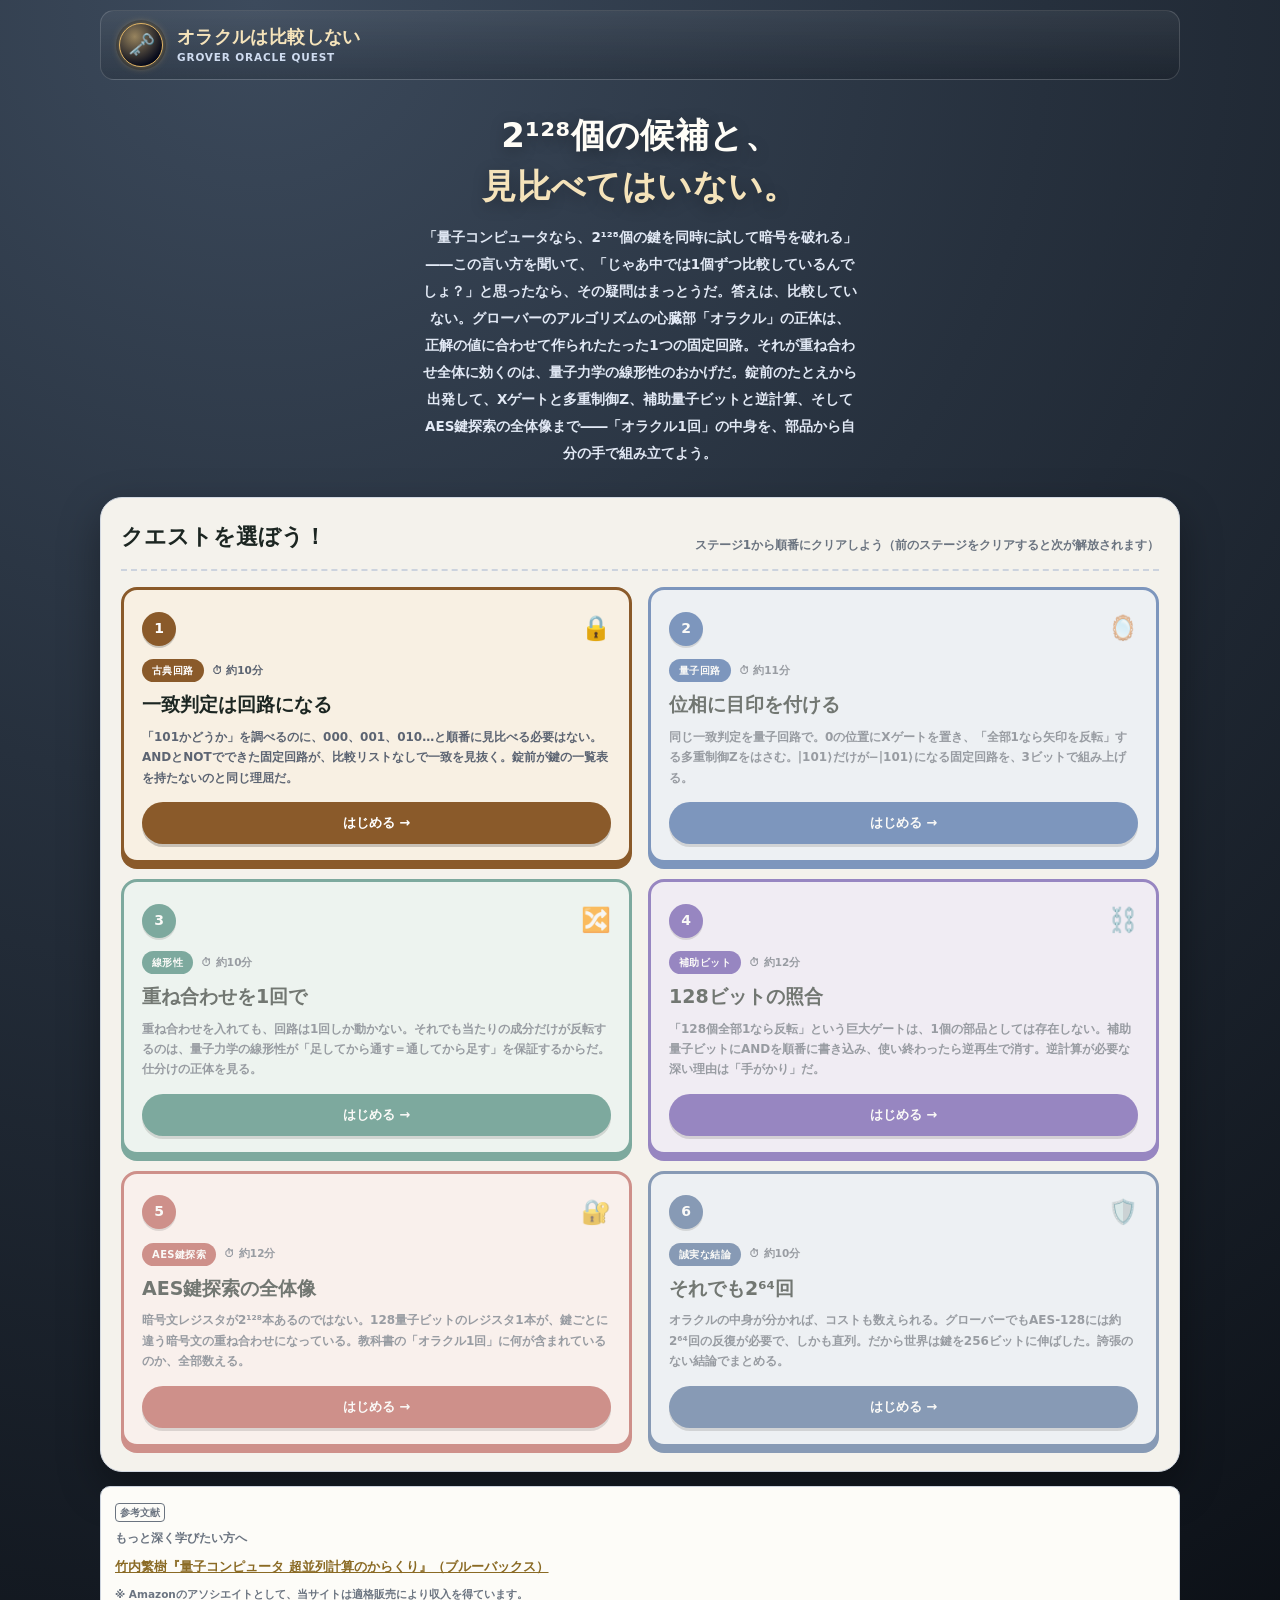
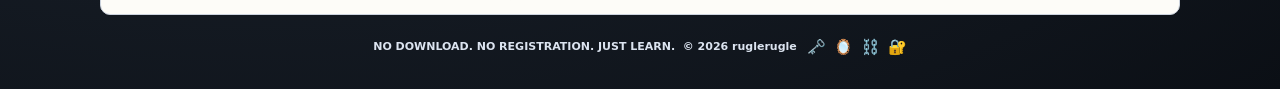
==== index.html @ 8a1bfce4 "feat: グローバーのオラクル解説クエスト全6ステージを追加 「オラクルは比較しない ― グローバー探索の一致判定回路のなかみ」。 古典AND錠前、Xサンドと多重制御Z、線形性、トフォリ鎖と逆計算、" ====
<!DOCTYPE html>
<html lang="ja">
<head>
<meta charset="UTF-8">
<meta name="viewport" content="width=device-width, initial-scale=1.0">
<meta name="theme-color" content="#26303d">
<!-- Google tag (gtag.js) -->
<script async src="https://www.googletagmanager.com/gtag/js?id=G-9RTQCP2HXM"></script>
<script>
  window.dataLayer = window.dataLayer || [];
  function gtag(){dataLayer.push(arguments);}
  gtag('js', new Date());
  gtag('config', 'G-9RTQCP2HXM');
</script>
<title>オラクルは比較しない ― グローバー探索の一致判定回路のなかみ 全6ステージの無料学習ゲーム</title>
<meta name="description" content="「グローバーのアルゴリズムは2¹²⁸個の鍵を同時に試す」――その言い方は誤解のもと。オラクルの正体は、候補を1個ずつ比較する装置ではなく、固定の一致判定回路だ。ANDの錠前、Xゲートと多重制御Z、線形性、補助量子ビットと逆計算、AES鍵探索まで、オラクルのなかみを部品から組み立てる全6ステージの無料学習サイト。ねこ博士とうさ美が案内します。">
<link rel="canonical" href="https://ruglerugle.github.io/grover-oracle/">
<meta property="og:type" content="website">
<meta property="og:site_name" content="オラクルは比較しない">
<meta property="og:locale" content="ja_JP">
<meta property="og:title" content="オラクルは比較しない ― グローバー探索の一致判定回路のなかみ">
<meta property="og:description" content="オラクルは候補を1個ずつ比較しない。固定の一致判定回路と線形性が「全候補ぶんの照合」を済ませるからくりを、部品から組み立てる全6ステージ。">
<meta property="og:url" content="https://ruglerugle.github.io/grover-oracle/">
<meta property="og:image" content="https://ruglerugle.github.io/grover-oracle/images/ogp.png">
<meta name="twitter:card" content="summary_large_image">
<link rel="icon" type="image/png" href="images/favicon.png">
<link rel="stylesheet" href="design-system.css">
<script type="application/ld+json">
{
  "@context": "https://schema.org",
  "@type": "LearningResource",
  "name": "オラクルは比較しない ― グローバー探索の一致判定回路のなかみ",
  "alternateName": "GROVER ORACLE QUEST",
  "description": "グローバーのアルゴリズムのオラクル（一致判定回路）の中身を、古典のAND回路・Xゲートと多重制御Z・線形性・補助量子ビットと逆計算・AES鍵探索の全体像まで、論理の飛躍なく組み立てる学習サイト。全6ステージ。",
  "url": "https://ruglerugle.github.io/grover-oracle/",
  "inLanguage": "ja",
  "learningResourceType": "learning activity",
  "educationalLevel": "中学生以上",
  "teaches": "量子計算（グローバーのアルゴリズム・オラクル・位相反転・線形性・多重制御ゲート・補助量子ビット・逆計算・AES鍵探索）",
  "isAccessibleForFree": true,
  "author": { "@type": "Person", "name": "ruglerugle" }
}
</script>
</head>
<body>
<div class="shell">
  <nav class="topbar" aria-label="サイト情報">
    <span class="brand-badge" aria-hidden="true">🗝️</span>
    <span class="brand-copy">
      <strong>オラクルは比較しない</strong>
      <small>GROVER ORACLE QUEST</small>
    </span>
  </nav>

  <header class="hero">
    <div class="hero-copy">
      <h1><span class="line">2¹²⁸個の候補と、</span><span class="line accent">見比べてはいない。</span></h1>
      <p>「量子コンピュータなら、2¹²⁸個の鍵を同時に試して暗号を破れる」――この言い方を聞いて、「じゃあ中では1個ずつ比較しているんでしょ？」と思ったなら、その疑問はまっとうだ。答えは、比較していない。グローバーのアルゴリズムの心臓部「オラクル」の正体は、<span class="nowrap">正解の値に合わせて作られた</span><span class="nowrap">たった1つの固定回路</span>。それが重ね合わせ全体に効くのは、量子力学の線形性のおかげだ。錠前のたとえから出発して、Xゲートと多重制御Z、補助量子ビットと逆計算、そしてAES鍵探索の全体像まで――「オラクル1回」の中身を、部品から自分の手で組み立てよう。</p>
    </div>
  </header>

  <main>
    <section class="board" aria-labelledby="quest-heading">
      <div class="board-head">
        <div><h2 id="quest-heading">クエストを選ぼう！</h2></div>
        <p>ステージ1から順番にクリアしよう（前のステージをクリアすると次が解放されます）</p>
      </div>

      <div class="quest-grid">
        <a class="quest-card" href="stage1.html" data-stage="1" style="--accent:#8a5a2a;--accent-bg:#f8f0e3">
          <div class="q-top"><span class="q-num">1</span><span class="q-suit" aria-hidden="true">🔒</span></div>
          <div class="q-meta"><span class="q-tag">古典回路</span><span class="q-time">⏱ 約10分</span></div>
          <div class="q-title">一致判定は回路になる</div>
          <p class="q-desc">「101かどうか」を調べるのに、000、001、010…と順番に見比べる必要はない。ANDとNOTでできた固定回路が、比較リストなしで一致を見抜く。錠前が鍵の一覧表を持たないのと同じ理屈だ。</p>
          <span class="q-cta">はじめる →</span>
        </a>

        <a class="quest-card" href="stage2.html" data-stage="2" style="--accent:#2f5a9e;--accent-bg:#e9eff8">
          <div class="q-top"><span class="q-num">2</span><span class="q-suit" aria-hidden="true">🪞</span></div>
          <div class="q-meta"><span class="q-tag">量子回路</span><span class="q-time">⏱ 約11分</span></div>
          <div class="q-title">位相に目印を付ける</div>
          <p class="q-desc">同じ一致判定を量子回路で。0の位置にXゲートを置き、「全部1なら矢印を反転」する多重制御Zをはさむ。|101⟩だけが−|101⟩になる固定回路を、3ビットで組み上げる。</p>
          <span class="q-cta">はじめる →</span>
        </a>

        <a class="quest-card" href="stage3.html" data-stage="3" style="--accent:#2f7a6b;--accent-bg:#e9f5f1">
          <div class="q-top"><span class="q-num">3</span><span class="q-suit" aria-hidden="true">🔀</span></div>
          <div class="q-meta"><span class="q-tag">線形性</span><span class="q-time">⏱ 約10分</span></div>
          <div class="q-title">重ね合わせを1回で</div>
          <p class="q-desc">重ね合わせを入れても、回路は1回しか動かない。それでも当たりの成分だけが反転するのは、量子力学の線形性が「足してから通す＝通してから足す」を保証するからだ。仕分けの正体を見る。</p>
          <span class="q-cta">はじめる →</span>
        </a>

        <a class="quest-card" href="stage4.html" data-stage="4" style="--accent:#5b3fa6;--accent-bg:#efe9f9">
          <div class="q-top"><span class="q-num">4</span><span class="q-suit" aria-hidden="true">⛓️</span></div>
          <div class="q-meta"><span class="q-tag">補助ビット</span><span class="q-time">⏱ 約12分</span></div>
          <div class="q-title">128ビットの照合</div>
          <p class="q-desc">「128個全部1なら反転」という巨大ゲートは、1個の部品としては存在しない。補助量子ビットにANDを順番に書き込み、使い終わったら逆再生で消す。逆計算が必要な深い理由は「手がかり」だ。</p>
          <span class="q-cta">はじめる →</span>
        </a>

        <a class="quest-card" href="stage5.html" data-stage="5" style="--accent:#b5504a;--accent-bg:#fdefed">
          <div class="q-top"><span class="q-num">5</span><span class="q-suit" aria-hidden="true">🔐</span></div>
          <div class="q-meta"><span class="q-tag">AES鍵探索</span><span class="q-time">⏱ 約12分</span></div>
          <div class="q-title">AES鍵探索の全体像</div>
          <p class="q-desc">暗号文レジスタが2¹²⁸本あるのではない。128量子ビットのレジスタ1本が、鍵ごとに違う暗号文の重ね合わせになっている。教科書の「オラクル1回」に何が含まれているのか、全部数える。</p>
          <span class="q-cta">はじめる →</span>
        </a>

        <a class="quest-card" href="stage6.html" data-stage="6" style="--accent:#3f6191;--accent-bg:#eaf0f8">
          <div class="q-top"><span class="q-num">6</span><span class="q-suit" aria-hidden="true">🛡️</span></div>
          <div class="q-meta"><span class="q-tag">誠実な結論</span><span class="q-time">⏱ 約10分</span></div>
          <div class="q-title">それでも2⁶⁴回</div>
          <p class="q-desc">オラクルの中身が分かれば、コストも数えられる。グローバーでもAES-128には約2⁶⁴回の反復が必要で、しかも直列。だから世界は鍵を256ビットに伸ばした。誇張のない結論でまとめる。</p>
          <span class="q-cta">はじめる →</span>
        </a>
      </div>
    </section>

    <div id="book-recommend"></div>
  </main>

  <footer>
    <p>NO DOWNLOAD. NO REGISTRATION. JUST LEARN. &nbsp;© <span id="year"></span> ruglerugle</p>
    <div class="footer-suits" aria-hidden="true"><span>🗝️</span><span>🪞</span><span>⛓️</span><span>🔐</span></div>
  </footer>
</div>

<script>
  document.getElementById("year").textContent = new Date().getFullYear();
</script>
<script src="js/progress.js"></script>
<script>GO.initCoverPage();</script>
</body>
</html>
---- design-system.css ----
/* ============================================================
   QUEST TEMPLATE — design system
   フェルト×クリーム紙×ゴールドを基調にした、学習クエスト系サイトの
   見た目だけを抜き出した共通デザインシステム。
   クイズ判定・進捗管理・ダイアログ内容などのロジックは含まない。
   色を変えたいときは :root の変数だけ差し替えればOK。
   ============================================================ */

*,*::before,*::after{box-sizing:border-box;margin:0;padding:0}
html{-webkit-text-size-adjust:100%;text-size-adjust:100%;scroll-behavior:smooth}
html,body{max-width:100vw;overflow-x:hidden}

:root{
  /* ベース配色（金庫の鋼鉄グレー×真鍮）。差し替えればテーマが丸ごと変わる */
  --bg1:#26303d;--bg2:#3c4a5c;--bg3:#0b0f15;
  --paper:#f4f2ec;--paper2:#fdfcf8;--ink:#1c2622;--muted:#6b7480;--line:#ccd3de;
  --gold:#e3b563;--gold-dark:#8a6a24;--gold-light:#f5e3ba;
  --felt:#2b3644;--felt-dark:#0b0f15;
  --ok:#2f9e5c;--ok-bg:#e6f5ec;--ok-bd:#8fd1ab;
  --ng:#c8433f;--ng-bg:#fbe9e8;--ng-bd:#e79a97;
  --shadow:0 16px 40px rgba(0,0,0,.35);
  --r:10px;--r-lg:16px;
  --f:system-ui,-apple-system,"Hiragino Sans","Yu Gothic",sans-serif;
}

body{
  font-family:var(--f);color:var(--ink);font-weight:600;min-height:100vh;line-height:1.7;
  background:radial-gradient(circle at 20% 0%,var(--bg2) 0,var(--bg1) 40%,var(--bg3) 100%);
}
a{color:inherit}
button,a{-webkit-tap-highlight-color:transparent}

/* ==========================================================
   1. ページ共通シェル（内側ページ：ヘッダー＋サイドバー＋メイン）
   ========================================================== */
.app-shell{min-height:100vh;display:flex;flex-direction:column;gap:12px;padding:10px 12px 24px}

/* ヘッダー */
.game-header{display:flex;align-items:center;gap:18px;flex-wrap:wrap;color:#fff;padding:10px 16px;
  background:linear-gradient(180deg,rgba(255,255,255,.06),rgba(0,0,0,.14));border-radius:12px;border:1px solid rgba(255,255,255,.15)}
.brand{display:flex;flex-direction:column;gap:2px;min-width:220px}
/* brand-title の中にホームバッジ(アイコン)を入れると、それ自体がトップへ戻るボタンになる */
.brand-title{display:flex;align-items:center;gap:9px;font-size:22px;font-weight:950;letter-spacing:.02em;color:var(--gold);text-shadow:0 2px 0 rgba(0,0,0,.4)}
.brand-sub{font-size:12.5px;font-weight:800;color:#d9e4f5}
.head-progress-wrap{flex:1;min-width:160px;display:flex;flex-direction:column;gap:4px}
.head-progress-label{font-size:11.5px;color:#cfdcf0;font-weight:800}
.head-progress{height:14px;background:rgba(255,255,255,.18);border-radius:999px;overflow:hidden;box-shadow:inset 0 2px 4px rgba(0,0,0,.3)}
.head-progress-fill{height:100%;width:0;background:linear-gradient(90deg,#f0d9a4,var(--gold-dark));border-radius:999px;transition:width .4s}
.head-reset{padding:9px 14px;border:1.5px solid rgba(255,255,255,.55);border-radius:8px;background:rgba(0,0,0,.2);color:#fff;font-size:12.5px;font-weight:800;cursor:pointer;white-space:nowrap}
.head-reset:hover{background:rgba(255,255,255,.12)}
a.head-reset{text-decoration:none;display:inline-flex;align-items:center}
/* 円形バッジ（ブランドアイコン兼トップへ戻るボタン） */
.head-reset.home-badge{width:38px;height:38px;flex-shrink:0;padding:0;border-radius:50%;justify-content:center;background:radial-gradient(circle at 35% 30%, rgba(227,181,99,.5), rgba(5,9,26,1) 75%);border:1.5px solid var(--gold);box-shadow:0 0 0 3px rgba(0,0,0,.25),0 0 10px -2px var(--gold);font-size:18px}
.head-reset.home-badge:hover{box-shadow:0 0 0 3px rgba(0,0,0,.25),0 0 16px 0 var(--gold);background:rgba(0,0,0,.12);transform:translateY(-2px) scale(1.07)}
.header-actions{display:flex;align-items:center;gap:10px;margin-left:auto;flex-shrink:0}

/* レイアウト（サイドバー折りたたみ対応のオフキャンバス方式） */
.game-layout{display:grid;grid-template-columns:230px minmax(0,1fr);gap:14px;align-items:start;transition:grid-template-columns .25s ease}
.side-backdrop{display:none}

/* サイドバー */
.side-panel{background:linear-gradient(180deg,rgba(24,36,84,.92),rgba(5,8,24,.95));border:1px solid rgba(255,255,255,.16);
  border-radius:12px;box-shadow:var(--shadow);overflow:hidden;position:sticky;top:10px;transition:width .25s ease}
.side-head{padding:12px 14px;font-size:13px;font-weight:900;color:#eaf0fa;border-bottom:1px solid rgba(255,255,255,.14);
  display:flex;align-items:center;gap:8px;min-height:20px}
.side-head-text{white-space:nowrap}
.side-toggle{width:32px;height:28px;border:1px solid rgba(255,255,255,.28);border-radius:7px;background:rgba(255,255,255,.10);
  color:#eaf6f2;font-weight:950;font-size:16px;cursor:pointer;line-height:1;flex-shrink:0}
.side-list{display:flex;flex-direction:column}
.side-item{display:flex;align-items:center;gap:10px;padding:11px 14px;border-bottom:1px solid rgba(255,255,255,.09);
  color:#c8d4e8;cursor:pointer;user-select:none;touch-action:manipulation;min-width:0}
.side-item:hover{background:rgba(255,255,255,.06)}
.side-item.active{background:rgba(227,181,99,.22);box-shadow:inset 3px 0 0 var(--gold)}
.side-item.locked{opacity:.45;cursor:not-allowed}
.side-icon{font-size:16px;width:20px;text-align:center;flex-shrink:0}
.side-text{min-width:0}
.side-main{font-size:12.5px;font-weight:900;line-height:1.3;color:#fff;white-space:nowrap;overflow:hidden;text-overflow:ellipsis}
.side-sub{font-size:10.5px;color:#a9b8d5;margin-top:1px;white-space:nowrap;overflow:hidden;text-overflow:ellipsis}

.app-shell.side-collapsed .game-layout{grid-template-columns:64px minmax(0,1fr)}
.app-shell.side-collapsed .side-panel{width:64px}
.app-shell.side-collapsed .side-head{justify-content:center;padding:8px 6px}
.app-shell.side-collapsed .side-head-text{display:none}
.app-shell.side-collapsed .side-item{justify-content:center;padding:11px 6px}
.app-shell.side-collapsed .side-item .side-text{display:none}

@media(min-width:901px){
  .app-shell.side-collapsed .game-layout{grid-template-columns:230px minmax(0,1fr) !important}
  .app-shell.side-collapsed .side-panel{width:auto !important}
  .app-shell.side-collapsed .side-head{justify-content:space-between !important;padding:12px 14px !important}
  .app-shell.side-collapsed .side-head-text{display:block !important}
  .app-shell.side-collapsed .side-item{justify-content:flex-start !important;padding:11px 14px !important}
  .app-shell.side-collapsed .side-item .side-text{display:block !important}
}
@media(max-width:900px){
  .game-layout{grid-template-columns:64px minmax(0,1fr);gap:8px}
  .app-shell:not(.side-collapsed) .game-layout{grid-template-columns:210px minmax(0,1fr)}
  .side-panel{position:sticky;top:8px}
}
@media(max-width:700px){
  .game-layout{grid-template-columns:1fr}
  .app-shell.side-collapsed .game-layout,
  .app-shell:not(.side-collapsed) .game-layout{grid-template-columns:1fr}
  .side-panel{position:fixed;top:0;left:0;width:min(82vw,300px);height:100vh;height:100dvh;
    border-radius:0;transform:translateX(-100%);transition:transform .25s ease;
    box-shadow:10px 0 30px rgba(0,0,0,.45);overflow-y:auto;z-index:80}
  .app-shell.side-collapsed .side-panel{transform:translateX(-100%)}
  .app-shell:not(.side-collapsed) .side-panel{transform:translateX(0)}
  .side-backdrop{display:none;position:fixed;inset:0;background:rgba(6,12,18,.55);z-index:70}
  .app-shell:not(.side-collapsed) .side-backdrop{display:block}
  .game-header{padding:8px 12px}
}

/* メインエリア */
.main-area{background:var(--paper);border:1px solid #d3d9e2;border-radius:12px;padding:18px 18px 20px;box-shadow:var(--shadow);min-height:520px;min-width:0}
.chapter-head{margin-bottom:12px}
.chapter-badge{display:inline-block;background:linear-gradient(#f0dcae,#d8b169);color:#3a2c0e;border-radius:7px;
  padding:4px 11px;font-size:12px;font-weight:950;letter-spacing:.02em;margin-right:8px;box-shadow:0 2px 0 rgba(0,0,0,.15)}
.chapter-title{display:inline;font-size:20px;font-weight:950;color:#1c2f2b}
.chapter-sub{font-size:13px;color:var(--muted);margin-top:4px;font-weight:700}

/* ==========================================================
   2. キャラクター対話（吹き出し）
   .dialog-avatar.mentor / .dialog-avatar.student で色分け。
   画像を使う場合は中に <img> を入れる（object-fit:contain）。
   ========================================================== */
.dialogue-scene{display:flex;flex-direction:column;gap:8px;margin:14px 0 16px}
.dialog-row{display:grid;grid-template-columns:88px minmax(0,1fr);gap:12px;align-items:stretch;border:1px solid var(--line);background:var(--paper2);border-radius:10px;padding:10px 12px;box-shadow:0 2px 0 rgba(0,0,0,.04)}
.dialog-row.right{grid-template-columns:minmax(0,1fr) 88px}
.dialog-row.right .dialog-character{order:2}
.dialog-row.right .dialog-bubble{order:1}
.dialog-character{display:flex;flex-direction:column;align-items:center;justify-content:center;gap:0;min-width:0}
.dialog-avatar{position:relative;z-index:1;width:75px;height:96px;border-radius:10px;display:flex;align-items:center;justify-content:center;font-size:34px;box-shadow:0 3px 6px rgba(0,0,0,.18);flex-shrink:0;overflow:hidden}
.dialog-avatar.mentor{background:linear-gradient(#fde3d6,#f7c2a4)}
.dialog-avatar.student{background:linear-gradient(#dcefe9,#b9dcd0)}
.dialog-avatar img{width:100%;height:100%;object-fit:contain}
.dialog-name{position:relative;z-index:2;margin-top:-8px;padding:3px 10px;border-radius:7px;color:#fff;font-weight:900;font-size:11px;line-height:1.2;box-shadow:0 2px 0 rgba(0,0,0,.16);white-space:nowrap;text-align:center}
.dialog-name.mentor{background:linear-gradient(#f0b868,#c19a3a)}
.dialog-name.student{background:linear-gradient(#5cc2ab,#2f8f78)}
.dialog-bubble{position:relative;align-self:center;background:var(--paper);border:1px solid var(--line);border-radius:12px;padding:11px 14px;color:var(--ink);font-size:14.5px;line-height:1.75;font-weight:700;min-height:56px;align-content:center}
.dialog-bubble::before{content:"";position:absolute;left:-10px;top:50%;transform:translateY(-50%);width:0;height:0;border-top:8px solid transparent;border-bottom:8px solid transparent;border-right:10px solid var(--line)}
.dialog-bubble::after{content:"";position:absolute;left:-8px;top:50%;transform:translateY(-50%);width:0;height:0;border-top:7px solid transparent;border-bottom:7px solid transparent;border-right:9px solid var(--paper)}
.dialog-row.right .dialog-bubble::before{left:auto;right:-10px;border-right:0;border-left:10px solid var(--line)}
.dialog-row.right .dialog-bubble::after{left:auto;right:-8px;border-right:0;border-left:9px solid var(--paper)}
@media (max-width:700px){
  .dialog-row,.dialog-row.right{grid-template-columns:70px minmax(0,1fr);padding:8px;gap:8px}
  .dialog-row.right .dialog-character{order:0}
  .dialog-row.right .dialog-bubble{order:1}
  .dialog-avatar{width:59px;height:76px;font-size:27px}
  .dialog-name{font-size:9.5px;padding:3px 7px;margin-top:-6px}
  .dialog-bubble{font-size:14px;padding:9px 11px;min-height:0}
  .dialog-row.right .dialog-bubble::before{left:-10px;right:auto;border-left:0;border-right:10px solid var(--line)}
  .dialog-row.right .dialog-bubble::after{left:-8px;right:auto;border-left:0;border-right:9px solid var(--paper)}
}

/* ==========================================================
   3. ミッションボックス／ボタン／選択肢（クイズの見た目のみ。判定ロジックは含まない）
   ========================================================== */
.mission-box{background:linear-gradient(180deg,#edf6f2,#dcede5);border:1px solid #b1d2c6;border-radius:10px;padding:12px 14px;margin-bottom:14px}
.mission-label{font-size:11.5px;font-weight:950;color:#2e7060;margin-bottom:3px}
.mission-text{font-size:13.5px;color:#1a332c;font-weight:700;line-height:1.6}
.mission-status{display:inline-block;margin-top:8px;padding:3px 11px;border-radius:999px;font-size:11.5px;font-weight:900;
  background:#d6e7df;color:#2e7060}
.mission-status.ok{background:var(--ok-bg);color:var(--ok);border:1px solid var(--ok-bd)}

/* ステージクリア演出・クリアバッジ */
.stage-clear-banner{margin:18px 0 4px;text-align:center;font-size:24px;font-weight:950;color:var(--gold-dark);letter-spacing:.04em;animation:clear-pop .5s cubic-bezier(.2,1.6,.4,1)}
@keyframes clear-pop{0%{transform:scale(.3);opacity:0}100%{transform:scale(1);opacity:1}}
.quest-card.cleared::after{content:"🏅";position:absolute;top:-12px;right:-8px;font-size:26px;filter:drop-shadow(0 2px 3px rgba(0,0,0,.3))}
@media (prefers-reduced-motion:reduce){.stage-clear-banner{animation:none}}

.stage-nav{display:flex;justify-content:flex-end;gap:10px;margin-top:18px;flex-wrap:wrap}
.btn{border:1px solid #b5c3bb;background:#fff;border-radius:8px;padding:.65rem 1.2rem;font-size:13.5px;cursor:pointer;
  color:var(--ink);font-family:var(--f);font-weight:800;touch-action:manipulation;-webkit-tap-highlight-color:transparent}
.btn:hover{background:#edf3ef}
.btn:disabled{opacity:.4;cursor:not-allowed}
a.btn{text-decoration:none;display:inline-flex;align-items:center}
.btn-primary{background:linear-gradient(#d9b269,#8a6a24);border-color:#6d5518;color:#fff;box-shadow:0 3px 0 #4a3a0e}
.btn-primary:hover{opacity:.92;background:linear-gradient(#d9b269,#8a6a24)}
.btn-primary:disabled{opacity:.4;cursor:not-allowed;box-shadow:none}

.choice-list{display:flex;flex-wrap:wrap;gap:8px;margin-top:10px}
.choice-btn{border:1.5px solid #accdbf;background:#fff;border-radius:8px;padding:.55rem 1rem;font-size:14px;font-weight:800;
  cursor:pointer;color:#1f4a3c;touch-action:manipulation;text-align:left}
.choice-btn:hover{background:#ecf6f1}
.choice-btn.choice-ok{background:var(--ok-bg);border-color:var(--ok-bd);color:var(--ok)}
.choice-btn.choice-ng{background:var(--ng-bg);border-color:var(--ng-bd);color:var(--ng)}
/* 色だけに頼らない正誤表示（色覚特性への配慮） */
.choice-btn.choice-ok::before{content:"✓ "}
.choice-btn.choice-ng::before{content:"✗ "}
/* スクリーンリーダー専用テキスト */
.sr-only{position:absolute;width:1px;height:1px;padding:0;margin:-1px;overflow:hidden;clip:rect(0 0 0 0);white-space:nowrap;border:0}
.quiz-q{font-size:14.5px;font-weight:850;color:#1c2f2b;margin-top:4px}
.quiz-head{font-size:14px;font-weight:950;color:#1c2f2b;margin:18px 0 10px;padding-top:10px;border-top:1px dashed var(--line)}
.quiz-card{background:linear-gradient(180deg,#fff,var(--paper2));border:1px solid var(--line);border-radius:10px;padding:12px 14px;margin-bottom:10px}
.quiz-explain{margin-top:9px;font-size:13.5px;line-height:1.6;color:#1a332c;background:#edf6f2;border:1px solid #b1d2c6;border-radius:8px;padding:8px 10px}

/* ==========================================================
   4.5 SVG図解ボックス（relativity-quest 独自拡張）
   ========================================================== */
.diagram-box{background:var(--paper2);border:1px solid var(--line);border-radius:12px;padding:14px;margin:16px 0;text-align:center}
.diagram-box svg{max-width:min(100%,460px);height:auto}
.diagram-caption{font-size:12.5px;color:var(--muted);margin-top:8px;font-weight:700;line-height:1.6}
.formula-box{background:#edf6f2;border:1px solid #b1d2c6;border-radius:10px;padding:14px 16px;margin:12px 0;font-size:14px;line-height:1.85;color:#1a332c;font-weight:700;overflow-x:auto}
/* 各ステップは折り返しても頭が分かるよう、ぶら下げインデント＋行間で区切る */
.formula-box .step{display:block;margin-bottom:11px;padding-left:1.3em;text-indent:-1.3em;word-break:keep-all;overflow-wrap:break-word}
.formula-box .step.multi{padding-left:0;text-indent:0}
.formula-box .step.multi .item{display:inline-block;max-width:100%;padding-left:1.3em;text-indent:-1.3em;word-break:keep-all;overflow-wrap:break-word}
.formula-box .step:last-child{margin-bottom:0}
/* 折り返しても項目の切れ目が分かるよう、2つめ以降に区切り線を引く */
.formula-box .step + .step{border-top:1px dashed #c0dbd0;padding-top:11px}
/* 途中で割れると読めなくなる項だけ、折り返しを禁じる */
.formula-box .nw{white-space:nowrap}
/* 幅の狭い画面では、見出しと式を別の行に分ける */
.formula-box br.wbr{display:none}
@media(max-width:480px){ .formula-box br.wbr{display:inline} }
@media(max-width:480px){
  .formula-box{font-size:13.5px;padding:12px 13px;line-height:1.8}
  .formula-box .step{margin-bottom:12px}
  .app-shell.side-collapsed{padding-left:0;padding-right:0}
  .app-shell.side-collapsed .main-area{padding-left:8px;padding-right:8px;border-left:none;border-right:none;border-radius:0}
}

/* ==========================================================
   5. 終了画面／外部リンク案内
   ========================================================== */
#book-recommend{margin-top:14px;background:var(--paper2);border:1px solid var(--line);border-radius:10px;padding:10px 14px;box-shadow:0 2px 0 rgba(0,0,0,.04)}
#book-recommend:empty{display:none}
.book-recommend-label{display:inline-block;font-size:10px;font-weight:900;color:var(--muted);border:1px solid var(--muted);border-radius:4px;padding:0 4px;margin:0 0 6px}
.book-recommend-body{display:flex;align-items:center;gap:12px}
.book-recommend-lead{font-size:12px;color:var(--muted);margin:0 0 4px;font-weight:700}
#book-recommend a{font-size:13px;color:var(--gold-dark);font-weight:900;text-decoration:underline}
.book-recommend-note{margin-top:7px;font-size:10.5px;color:var(--muted);font-weight:700}

.recap-list{display:flex;flex-direction:column;gap:10px;margin:4px 0 8px}
.recap-item{display:flex;align-items:flex-start;gap:12px;padding:12px 14px;background:var(--paper2);border:1px solid var(--line);border-radius:10px}
.recap-num{flex-shrink:0;width:26px;height:26px;border-radius:50%;background:linear-gradient(#d9b269,#8a6a24);color:#fff;font-weight:900;font-size:12px;display:flex;align-items:center;justify-content:center;margin-top:1px}
.recap-body{font-size:13px;line-height:1.7}
.recap-title{font-weight:900;color:var(--ink)}
.recap-desc{color:var(--muted);font-weight:700}
.complete-actions{display:flex;gap:12px;flex-wrap:wrap;justify-content:center;margin-top:20px}

/* ==========================================================
   6. トップ（ポータル）ページ：ヒーロー＋クエストカード
   ========================================================== */
.shell{width:min(1080px,calc(100% - 32px));margin:0 auto;padding:10px 0 28px}

.topbar{display:flex;align-items:center;gap:14px;flex-wrap:wrap;color:#fff;padding:12px 18px;margin-bottom:16px;
  background:linear-gradient(180deg,rgba(255,255,255,.06),rgba(0,0,0,.14));border-radius:14px;border:1px solid rgba(255,255,255,.15)}
.brand-badge{width:44px;height:44px;flex-shrink:0;border-radius:50%;display:flex;align-items:center;justify-content:center;font-size:22px;
  background:radial-gradient(circle at 35% 30%,rgba(227,181,99,.55),rgba(5,9,26,1) 75%);border:1.5px solid var(--gold);
  box-shadow:0 0 0 3px rgba(0,0,0,.25),0 0 10px -2px var(--gold)}
.brand-copy{display:flex;flex-direction:column;line-height:1.25}
.brand-copy strong{font-size:18px;font-weight:900;letter-spacing:.02em;color:var(--gold-light)}
.brand-copy small{margin-top:2px;font-size:10.5px;font-weight:800;letter-spacing:.08em;color:#cfdcf0}

.hero{position:relative;display:flex;align-items:flex-end;justify-content:center;gap:18px;padding:14px 10px 10px;text-align:center}
.hero-mascot{width:104px;height:auto;flex-shrink:0;filter:drop-shadow(0 10px 14px rgba(0,0,0,.35))}
.hero-copy{max-width:560px}
.hero h1{color:#fffdf7;font-size:clamp(22px,4.6vw,34px);font-weight:900;line-height:1.5;letter-spacing:.01em;
  text-shadow:0 4px 16px rgba(0,0,0,.3)}
.hero h1 .line{display:block}
.hero h1 .accent{color:var(--gold-light)}
.hero p{max-width:440px;margin:12px auto 0;color:#e2e9f5;font-size:13.5px;font-weight:700;line-height:2}
.nowrap{white-space:nowrap}

.board{margin-top:20px;padding:20px 20px 24px;background:var(--paper);border:1px solid #d3d9e2;border-radius:22px;box-shadow:var(--shadow)}
.board-head{display:flex;align-items:flex-end;justify-content:space-between;gap:16px;flex-wrap:wrap;margin-bottom:16px;
  padding-bottom:14px;border-bottom:2.5px dashed var(--line)}
.board-head h2{font-size:22px;font-weight:900;color:var(--ink)}
.board-head p{font-size:12px;font-weight:700;color:var(--muted)}

.quest-grid{display:grid;grid-template-columns:repeat(2,minmax(0,1fr));gap:16px}
.quest-card{
  --accent:var(--gold-dark);--accent-bg:#f2ede0;
  position:relative;display:flex;flex-direction:column;gap:10px;padding:18px 18px 16px;
  border-radius:var(--r-lg);border:3px solid var(--accent);background:var(--accent-bg);
  color:var(--ink);text-decoration:none;box-shadow:0 6px 0 var(--accent);
  transition:transform .16s ease,box-shadow .16s ease;
}
.quest-card:hover,.quest-card:focus-visible{transform:translateY(-3px);box-shadow:0 9px 0 var(--accent);outline:none}
.quest-card:active{transform:translateY(3px);box-shadow:0 2px 0 var(--accent)}
.quest-card.locked{opacity:.6;cursor:default;box-shadow:0 6px 0 var(--accent)}
.quest-card.locked:hover{transform:none;box-shadow:0 6px 0 var(--accent)}

.q-top{display:flex;align-items:center;gap:10px}
.q-num{width:34px;height:34px;flex-shrink:0;border-radius:50%;display:flex;align-items:center;justify-content:center;
  background:var(--accent);color:#fff;font-weight:900;font-size:14px;box-shadow:0 2px 0 rgba(0,0,0,.18)}
.q-suit{margin-left:auto;font-size:24px;color:var(--accent)}
.q-title{font-size:19px;font-weight:900;line-height:1.3}
.q-meta{display:flex;align-items:center;gap:8px;flex-wrap:wrap}
.q-tag{display:inline-block;width:fit-content;padding:3px 10px;border-radius:999px;background:var(--accent);color:#fff;
  font-size:10px;font-weight:900;letter-spacing:.04em}
.q-time{font-size:10.5px;font-weight:800;color:#5c6472}
.q-desc{font-size:12px;font-weight:700;color:#5c6472;line-height:1.7;flex:1}
.q-cta{margin-top:4px;display:inline-flex;align-items:center;justify-content:center;gap:6px;padding:10px 0;border-radius:999px;
  background:var(--accent);color:#fff;font-size:13px;font-weight:900;box-shadow:0 3px 0 rgba(0,0,0,.2)}

footer{margin-top:20px;display:flex;flex-wrap:wrap;align-items:center;justify-content:center;gap:10px;
  color:#dce4f0;font-size:11px;font-weight:700;text-align:center}
.footer-suits{display:flex;gap:8px;font-size:15px;color:#cfd8e6}

@media (max-width:780px){
  .hero-mascot{display:none}
  .hero h1{font-size:clamp(17px,5.6vw,32px)}
}
@media (max-width:760px){
  .quest-grid{grid-template-columns:1fr}
  .hero{gap:8px;padding-top:10px}
  .board{padding:16px 14px 18px;border-radius:18px}
}
@media (prefers-reduced-motion:reduce){
  html{scroll-behavior:auto}
  *,*::before,*::after{transition-duration:.01ms!important}
}
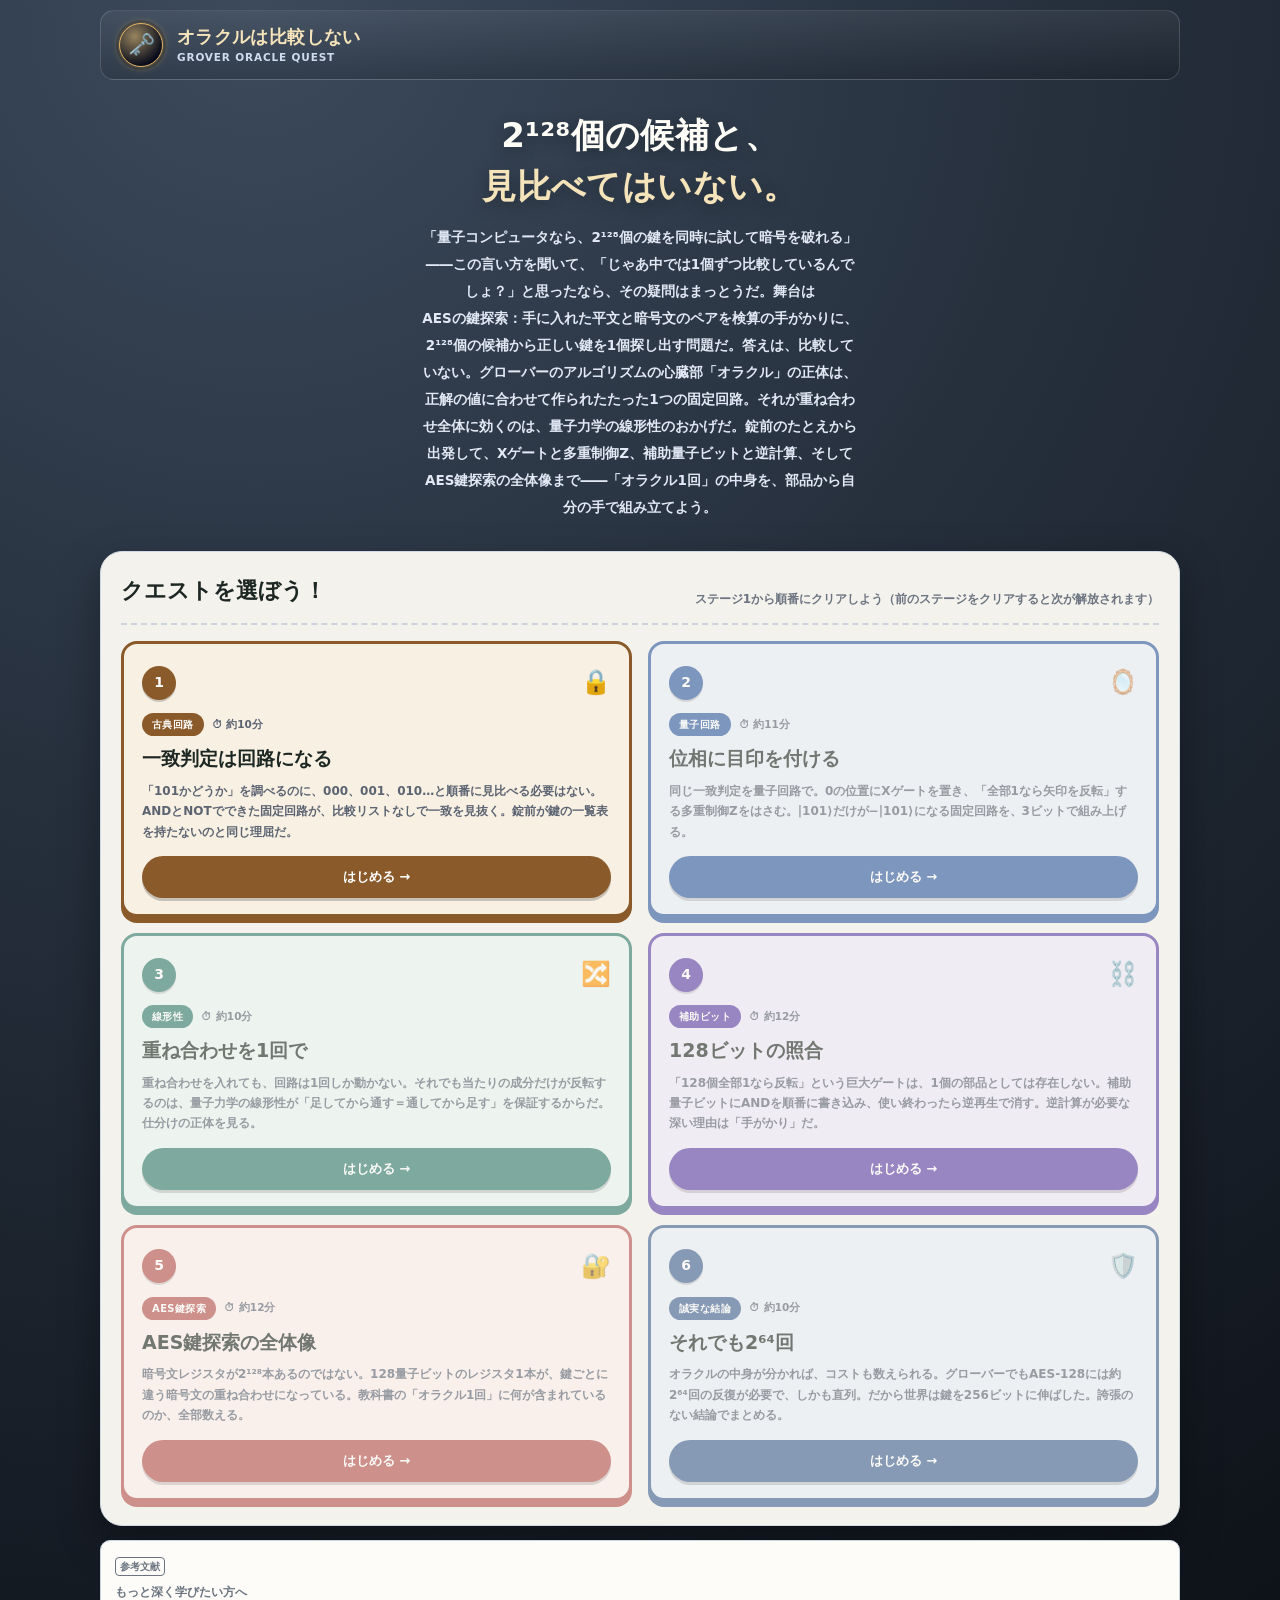
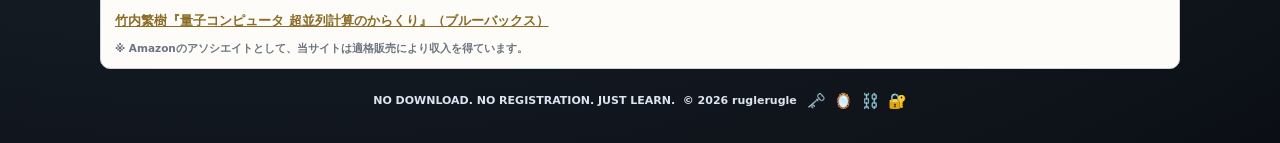
==== commit 5d6c0d17: "feat: STAGE1冒頭に問題意識（AES鍵探索）の提示を追加 読者が「何を解決したいのか」を知る前におもちゃの例を読まされる構成を改善。 - STAGE1に「この旅で解きたい問題」ボックスと問題" ====
--- a/index.html
+++ b/index.html
@@ -55,7 +55,7 @@
   <header class="hero">
     <div class="hero-copy">
       <h1><span class="line">2¹²⁸個の候補と、</span><span class="line accent">見比べてはいない。</span></h1>
-      <p>「量子コンピュータなら、2¹²⁸個の鍵を同時に試して暗号を破れる」――この言い方を聞いて、「じゃあ中では1個ずつ比較しているんでしょ？」と思ったなら、その疑問はまっとうだ。答えは、比較していない。グローバーのアルゴリズムの心臓部「オラクル」の正体は、<span class="nowrap">正解の値に合わせて作られた</span><span class="nowrap">たった1つの固定回路</span>。それが重ね合わせ全体に効くのは、量子力学の線形性のおかげだ。錠前のたとえから出発して、Xゲートと多重制御Z、補助量子ビットと逆計算、そしてAES鍵探索の全体像まで――「オラクル1回」の中身を、部品から自分の手で組み立てよう。</p>
+      <p>「量子コンピュータなら、2¹²⁸個の鍵を同時に試して暗号を破れる」――この言い方を聞いて、「じゃあ中では1個ずつ比較しているんでしょ？」と思ったなら、その疑問はまっとうだ。舞台は<span class="nowrap">AESの鍵探索</span>：手に入れた平文と暗号文のペアを検算の手がかりに、2¹²⁸個の候補から正しい鍵を1個探し出す問題だ。答えは、比較していない。グローバーのアルゴリズムの心臓部「オラクル」の正体は、<span class="nowrap">正解の値に合わせて作られた</span><span class="nowrap">たった1つの固定回路</span>。それが重ね合わせ全体に効くのは、量子力学の線形性のおかげだ。錠前のたとえから出発して、Xゲートと多重制御Z、補助量子ビットと逆計算、そしてAES鍵探索の全体像まで――「オラクル1回」の中身を、部品から自分の手で組み立てよう。</p>
     </div>
   </header>
 
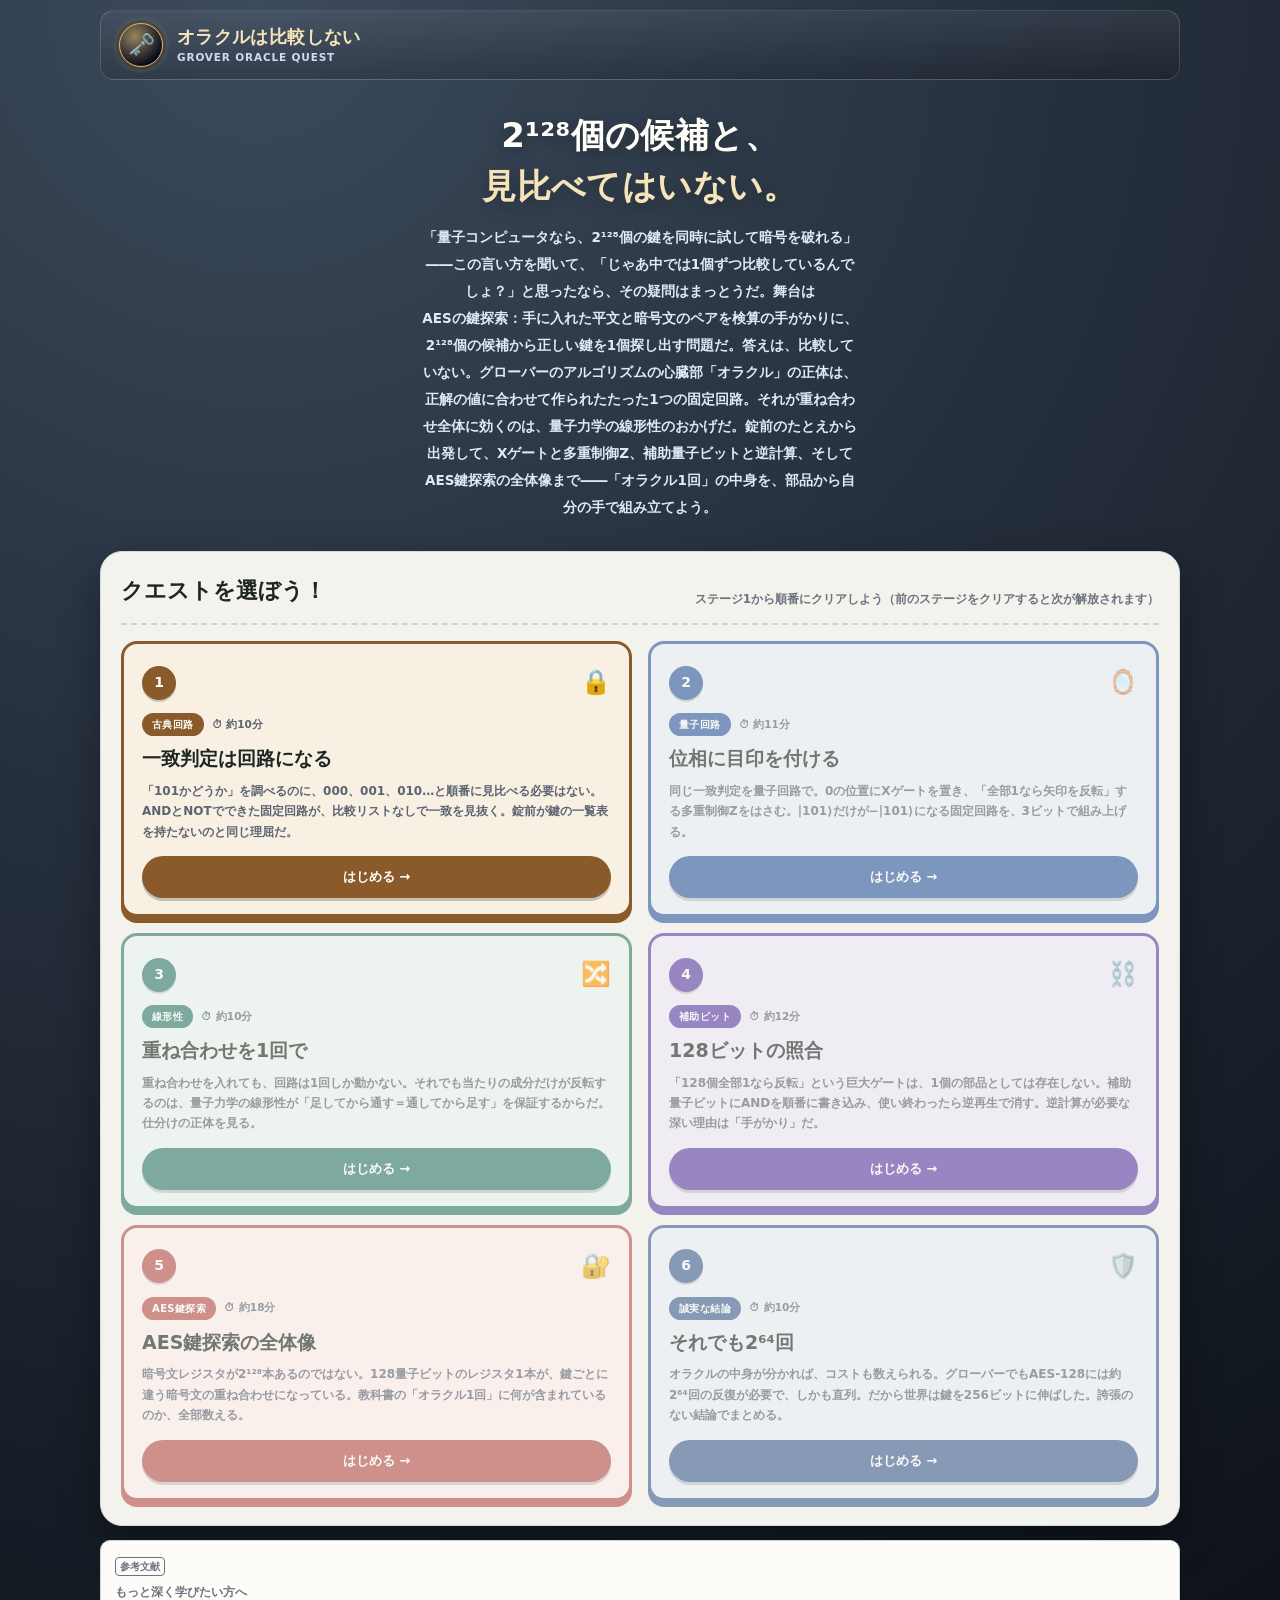
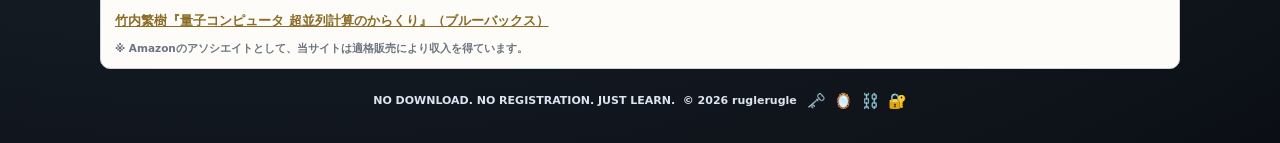
==== commit d17c4c09: "feat: STAGE5に量子並列性の費用監査の問答を追加 「全通り試しているのと同じでは？」から始まる一連の監査対話を組み込み。 費用と収穫の2つの物差しでの検査、波の並列性（プリズム・法則の遍在）" ====
--- a/index.html
+++ b/index.html
@@ -101,7 +101,7 @@
 
         <a class="quest-card" href="stage5.html" data-stage="5" style="--accent:#b5504a;--accent-bg:#fdefed">
           <div class="q-top"><span class="q-num">5</span><span class="q-suit" aria-hidden="true">🔐</span></div>
-          <div class="q-meta"><span class="q-tag">AES鍵探索</span><span class="q-time">⏱ 約12分</span></div>
+          <div class="q-meta"><span class="q-tag">AES鍵探索</span><span class="q-time">⏱ 約18分</span></div>
           <div class="q-title">AES鍵探索の全体像</div>
           <p class="q-desc">暗号文レジスタが2¹²⁸本あるのではない。128量子ビットのレジスタ1本が、鍵ごとに違う暗号文の重ね合わせになっている。教科書の「オラクル1回」に何が含まれているのか、全部数える。</p>
           <span class="q-cta">はじめる →</span>
